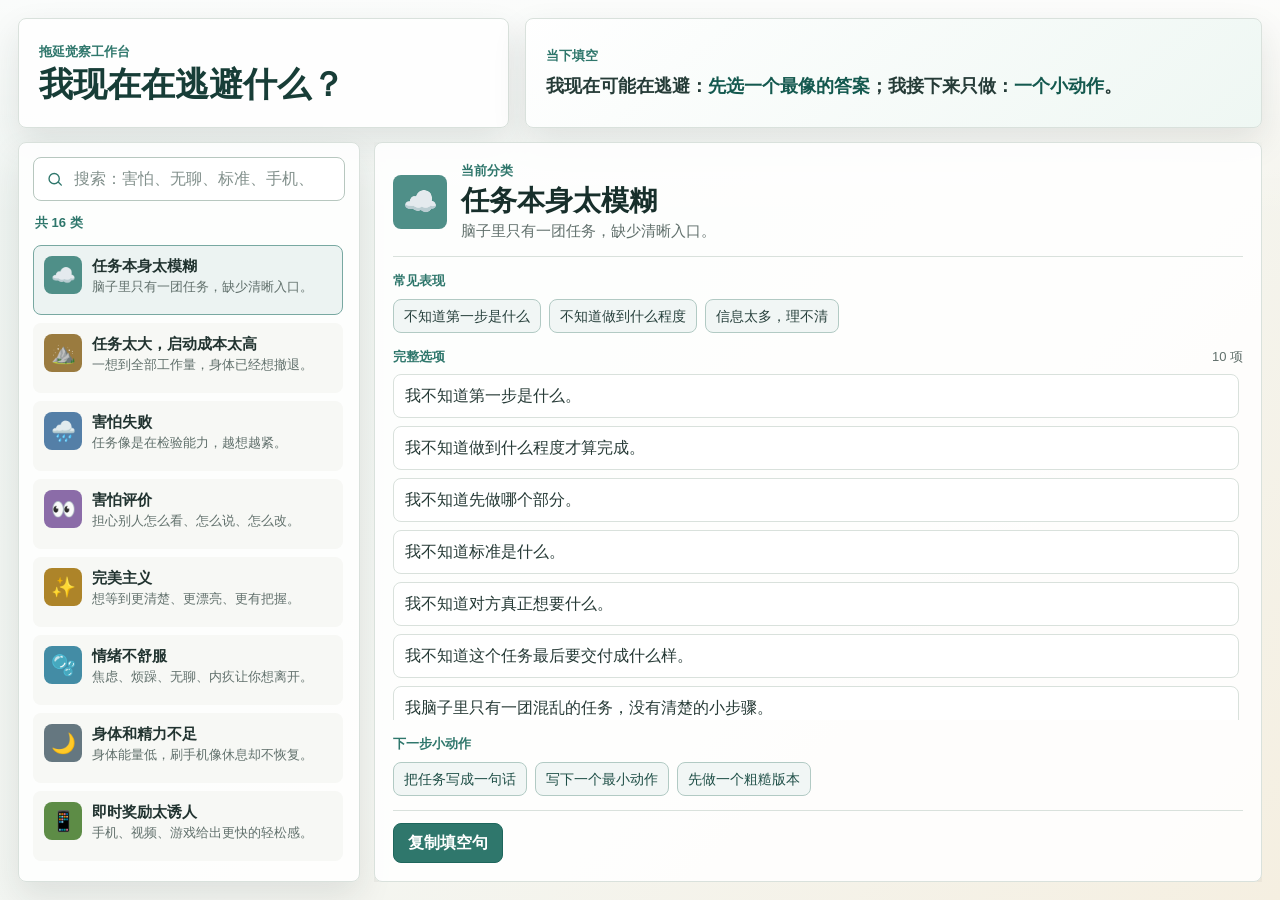
==== index.html @ 466e8250 "feat: 重构拖延觉察工作台" ====
<!doctype html>
<html lang="zh-CN">
<head>
  <meta charset="utf-8" />
  <meta name="viewport" content="width=device-width, initial-scale=1" />
  <title>我现在在逃避什么？</title>
  <link rel="stylesheet" href="assets/styles.css" />
</head>
<body>
  <main class="app-shell">
    <header class="topbar" aria-labelledby="pageTitle">
      <div class="title-block">
        <p class="eyebrow">拖延觉察工作台</p>
        <h1 id="pageTitle">我现在在逃避什么？</h1>
      </div>

      <section class="summary-panel" aria-label="当前填空" aria-live="polite">
        <p class="summary-label">当下填空</p>
        <p class="summary-line">
          我现在可能在逃避：<span class="slot" id="selectedOption">先选一个最像的答案</span>；我接下来只做：<span class="slot" id="selectedAction">一个小动作</span>。
        </p>
      </section>
    </header>

    <section class="workspace" aria-label="拖延觉察选择器">
      <aside class="category-pane">
        <label class="searchbox" for="search">
          <svg width="18" height="18" viewBox="0 0 24 24" fill="none" aria-hidden="true">
            <path d="m21 21-4.2-4.2m1.2-5.3a7.5 7.5 0 1 1-15 0 7.5 7.5 0 0 1 15 0Z" stroke="currentColor" stroke-width="2" stroke-linecap="round"/>
          </svg>
          <input id="search" type="search" placeholder="搜索：害怕、无聊、标准、手机、求助" autocomplete="off" />
        </label>

        <div class="category-meta" id="categoryMeta">共 0 类</div>
        <nav class="category-list" id="categoryList" aria-label="逃避原因分类"></nav>
      </aside>

      <section class="detail-pane">
        <div class="empty-state" id="emptyState" hidden>
          没有找到匹配的选项。可以换一个更宽泛的词，比如“怕”“累”“不确定”。
        </div>

        <article class="detail-card" id="detailCard">
          <header class="detail-header">
            <span class="detail-icon" id="detailIcon" aria-hidden="true"></span>
            <div class="detail-title">
              <p class="detail-kicker">当前分类</p>
              <h2 id="detailTitle"></h2>
              <p id="detailDescription"></p>
            </div>
          </header>

          <section class="detail-section" aria-label="常见表现">
            <div class="section-heading">
              <p class="section-label">常见表现</p>
            </div>
            <div class="tag-row" id="typicalList"></div>
          </section>

          <section class="detail-section option-section" aria-label="完整选项">
            <div class="section-heading">
              <p class="section-label">完整选项</p>
              <span id="optionMeta"></span>
            </div>
            <ul class="option-list" id="optionList"></ul>
          </section>

          <section class="detail-section" aria-label="下一步小动作">
            <div class="section-heading">
              <p class="section-label">下一步小动作</p>
            </div>
            <div class="action-list" id="actionList"></div>
          </section>

          <footer class="copy-row">
            <button class="primary-btn" id="copyLine" type="button">复制填空句</button>
            <p class="copy-hint" id="copyHint" role="status" aria-live="polite"></p>
          </footer>
        </article>
      </section>
    </section>

    <section class="print-list" id="printList" aria-label="打印清单"></section>
  </main>

  <script src="assets/avoidance-categories.js"></script>
  <script src="assets/app.js"></script>
</body>
</html>
---- assets/styles.css ----
:root {
  --page-bg: #f4f6f2;
  --surface: #ffffff;
  --surface-muted: #f7f8f5;
  --ink: #202b2a;
  --muted: #61706c;
  --line: #d9e1dc;
  --line-strong: #b7c7bf;
  --accent: #2f776c;
  --accent-soft: #e1eee9;
  --warning-soft: #f3ead5;
  --shadow: 0 14px 34px rgba(32, 43, 42, .10);
  --radius: 8px;
}

* {
  box-sizing: border-box;
}

html {
  min-height: 100%;
}

body {
  margin: 0;
  min-height: 100vh;
  overflow: hidden;
  color: var(--ink);
  background:
    linear-gradient(180deg, rgba(255, 255, 255, .72), rgba(255, 255, 255, 0) 220px),
    linear-gradient(135deg, #eef4f1 0%, var(--page-bg) 52%, #f5efe1 100%);
  font-family: -apple-system, BlinkMacSystemFont, "Segoe UI", "PingFang SC", "Hiragino Sans GB", "Microsoft YaHei", sans-serif;
  line-height: 1.5;
}

button,
input {
  font: inherit;
}

button {
  cursor: pointer;
}

mark {
  padding: 0 .12em;
  border-radius: 4px;
  color: inherit;
  background: #f4d77d;
}

.app-shell {
  display: grid;
  grid-template-rows: auto minmax(0, 1fr);
  gap: 14px;
  width: min(1440px, 100%);
  height: 100vh;
  margin: 0 auto;
  padding: 18px;
}

.topbar {
  display: grid;
  grid-template-columns: minmax(260px, .8fr) minmax(420px, 1.2fr);
  gap: 16px;
  align-items: stretch;
}

.title-block,
.summary-panel,
.category-pane,
.detail-card,
.empty-state {
  border: 1px solid var(--line);
  border-radius: var(--radius);
  background: rgba(255, 255, 255, .88);
  box-shadow: var(--shadow);
}

.title-block {
  display: grid;
  align-content: center;
  min-height: 110px;
  padding: 18px 20px;
}

.eyebrow,
.summary-label,
.detail-kicker,
.section-label,
.category-meta {
  margin: 0;
  color: var(--accent);
  font-size: 13px;
  font-weight: 800;
  letter-spacing: 0;
}

h1 {
  margin: 4px 0 0;
  color: #173d37;
  font-size: 34px;
  line-height: 1.15;
  letter-spacing: 0;
}

.summary-panel {
  display: grid;
  align-content: center;
  gap: 8px;
  min-height: 110px;
  padding: 18px 20px;
  background: linear-gradient(135deg, rgba(255, 255, 255, .94), rgba(238, 247, 243, .94));
}

.summary-line {
  margin: 0;
  color: #253b37;
  font-size: 18px;
  font-weight: 700;
}

.slot {
  display: inline;
  color: #14594f;
  word-break: break-word;
}

.workspace {
  display: grid;
  grid-template-columns: 342px minmax(0, 1fr);
  gap: 14px;
  min-height: 0;
}

.category-pane {
  display: grid;
  grid-template-rows: auto auto minmax(0, 1fr);
  gap: 12px;
  min-height: 0;
  padding: 14px;
}

.searchbox {
  display: flex;
  align-items: center;
  gap: 9px;
  min-height: 44px;
  padding: 0 13px;
  border: 1px solid var(--line-strong);
  border-radius: var(--radius);
  color: var(--accent);
  background: var(--surface);
}

.searchbox:focus-within {
  border-color: var(--accent);
  box-shadow: 0 0 0 3px rgba(47, 119, 108, .16);
}

.searchbox input {
  width: 100%;
  min-width: 0;
  border: 0;
  outline: 0;
  color: var(--ink);
  background: transparent;
}

.searchbox input::placeholder {
  color: #82908c;
}

.category-meta {
  padding: 0 2px;
}

.category-list {
  display: grid;
  gap: 8px;
  min-height: 0;
  overflow: auto;
  padding-right: 2px;
}

.category-item {
  display: grid;
  grid-template-columns: 38px minmax(0, 1fr);
  gap: 10px;
  width: 100%;
  min-height: 70px;
  padding: 10px;
  border: 1px solid transparent;
  border-radius: var(--radius);
  color: inherit;
  text-align: left;
  background: var(--surface-muted);
  transition: border-color .16s ease, background .16s ease, transform .16s ease;
}

.category-item:hover {
  transform: translateY(-1px);
  border-color: color-mix(in srgb, var(--category-color) 42%, var(--line));
  background: var(--surface);
}

.category-item:focus-visible,
.option-choice:focus-visible,
.action-choice:focus-visible,
.primary-btn:focus-visible {
  outline: 3px solid rgba(47, 119, 108, .22);
  outline-offset: 2px;
}

.category-item.is-active {
  border-color: color-mix(in srgb, var(--category-color) 70%, var(--line));
  background: color-mix(in srgb, var(--category-color) 11%, #ffffff);
}

.category-icon {
  display: grid;
  place-items: center;
  width: 38px;
  height: 38px;
  border-radius: var(--radius);
  color: #ffffff;
  background: var(--category-color);
  font-size: 20px;
}

.category-copy {
  min-width: 0;
}

.category-title {
  display: block;
  color: #213330;
  font-size: 15px;
  font-weight: 800;
  line-height: 1.28;
}

.category-description {
  display: -webkit-box;
  margin-top: 3px;
  overflow: hidden;
  color: var(--muted);
  font-size: 13px;
  line-height: 1.35;
  -webkit-box-orient: vertical;
  -webkit-line-clamp: 2;
}

.detail-pane {
  min-height: 0;
  overflow: hidden;
}

.detail-card {
  display: grid;
  grid-template-rows: auto auto minmax(0, 1fr) auto auto;
  gap: 14px;
  height: 100%;
  min-height: 0;
  padding: 18px;
}

.detail-card[hidden],
.empty-state[hidden] {
  display: none;
}

.detail-header {
  display: grid;
  grid-template-columns: 54px minmax(0, 1fr);
  gap: 14px;
  align-items: center;
  padding-bottom: 14px;
  border-bottom: 1px solid var(--line);
}

.detail-icon {
  display: grid;
  place-items: center;
  width: 54px;
  height: 54px;
  border-radius: var(--radius);
  color: #ffffff;
  background: var(--category-color);
  font-size: 28px;
}

.detail-title {
  min-width: 0;
}

.detail-title h2 {
  margin: 3px 0;
  color: #172f2b;
  font-size: 28px;
  line-height: 1.18;
  letter-spacing: 0;
}

.detail-title p:last-child {
  margin: 0;
  color: var(--muted);
  font-size: 15px;
}

.detail-section {
  min-width: 0;
  min-height: 0;
}

.option-section {
  display: grid;
  grid-template-rows: auto minmax(0, 1fr);
}

.section-heading {
  display: flex;
  align-items: baseline;
  justify-content: space-between;
  gap: 12px;
  margin-bottom: 8px;
}

.section-heading span {
  color: var(--muted);
  font-size: 13px;
}

.tag-row,
.action-list {
  display: flex;
  flex-wrap: wrap;
  gap: 8px;
}

.tag,
.action-choice {
  display: inline-flex;
  align-items: center;
  min-height: 34px;
  max-width: 100%;
  padding: 7px 10px;
  border: 1px solid color-mix(in srgb, var(--category-color) 28%, var(--line));
  border-radius: var(--radius);
  color: #28413d;
  background: color-mix(in srgb, var(--category-color) 8%, #ffffff);
  font-size: 14px;
  line-height: 1.3;
  word-break: break-word;
}

.action-choice {
  color: #1f4f47;
  cursor: pointer;
}

.action-choice:hover,
.action-choice.is-selected {
  border-color: color-mix(in srgb, var(--category-color) 64%, var(--line));
  background: color-mix(in srgb, var(--category-color) 16%, #ffffff);
}

.option-list {
  display: grid;
  gap: 8px;
  min-height: 0;
  margin: 0;
  overflow: auto;
  padding: 0 4px 0 0;
  list-style: none;
}

.option-choice {
  width: 100%;
  min-height: 42px;
  padding: 9px 11px;
  border: 1px solid var(--line);
  border-radius: var(--radius);
  color: #263a36;
  text-align: left;
  background: var(--surface);
  transition: border-color .16s ease, background .16s ease;
}

.option-choice:hover,
.option-choice.is-selected {
  border-color: color-mix(in srgb, var(--category-color) 62%, var(--line));
  background: color-mix(in srgb, var(--category-color) 10%, #ffffff);
}

.option-choice.is-selected {
  font-weight: 800;
}

.no-options {
  padding: 16px;
  border: 1px dashed var(--line-strong);
  border-radius: var(--radius);
  color: var(--muted);
  background: var(--surface-muted);
}

.copy-row {
  display: flex;
  align-items: center;
  gap: 12px;
  min-height: 44px;
  padding-top: 12px;
  border-top: 1px solid var(--line);
}

.primary-btn {
  min-height: 40px;
  padding: 0 14px;
  border: 1px solid #1e665c;
  border-radius: var(--radius);
  color: #ffffff;
  background: var(--accent);
  font-weight: 800;
}

.primary-btn:hover {
  background: #24685f;
}

.copy-hint {
  margin: 0;
  color: var(--accent);
  font-size: 14px;
  font-weight: 800;
}

.empty-state {
  display: grid;
  place-items: center;
  height: 100%;
  padding: 24px;
  color: var(--muted);
  text-align: center;
}

.print-list {
  display: none;
}

@media (max-width: 980px) {
  body {
    overflow: auto;
  }

  .app-shell {
    height: auto;
    min-height: 100vh;
  }

  .topbar,
  .workspace {
    grid-template-columns: 1fr;
  }

  .category-pane,
  .detail-card {
    min-height: auto;
  }

  .category-list {
    grid-template-columns: repeat(2, minmax(0, 1fr));
    overflow: visible;
  }

  .detail-pane {
    overflow: visible;
  }

  .detail-card {
    height: auto;
  }

  .option-list {
    overflow: visible;
  }
}

@media (max-width: 620px) {
  .app-shell {
    padding: 10px;
  }

  .title-block,
  .summary-panel,
  .category-pane,
  .detail-card {
    padding: 14px;
  }

  h1 {
    font-size: 28px;
  }

  .summary-line {
    font-size: 16px;
  }

  .category-list {
    grid-template-columns: 1fr;
  }

  .detail-header {
    grid-template-columns: 46px minmax(0, 1fr);
  }

  .detail-icon {
    width: 46px;
    height: 46px;
    font-size: 24px;
  }

  .detail-title h2 {
    font-size: 22px;
  }

  .copy-row {
    align-items: stretch;
    flex-direction: column;
  }
}

@media print {
  body {
    overflow: visible;
    background: #ffffff;
  }

  .app-shell {
    display: block;
    height: auto;
    padding: 0;
  }

  .topbar,
  .detail-card {
    display: block;
  }

  .workspace {
    display: none;
  }

  .title-block,
  .summary-panel,
  .category-pane,
  .detail-card,
  .empty-state {
    border: 0;
    box-shadow: none;
  }

  .copy-row,
  .searchbox,
  .category-meta {
    display: none;
  }

  .detail-card {
    padding: 0;
  }

  .option-list {
    overflow: visible;
  }

  .print-list {
    display: block;
    margin-top: 18px;
  }

  .print-category {
    break-inside: avoid;
    margin: 0 0 18px;
    padding-bottom: 12px;
    border-bottom: 1px solid #dddddd;
  }

  .print-category h2 {
    margin: 0 0 4px;
    font-size: 18px;
  }

  .print-category h3 {
    margin: 10px 0 4px;
    font-size: 14px;
  }

  .print-category p,
  .print-category ul {
    margin: 0;
  }
}
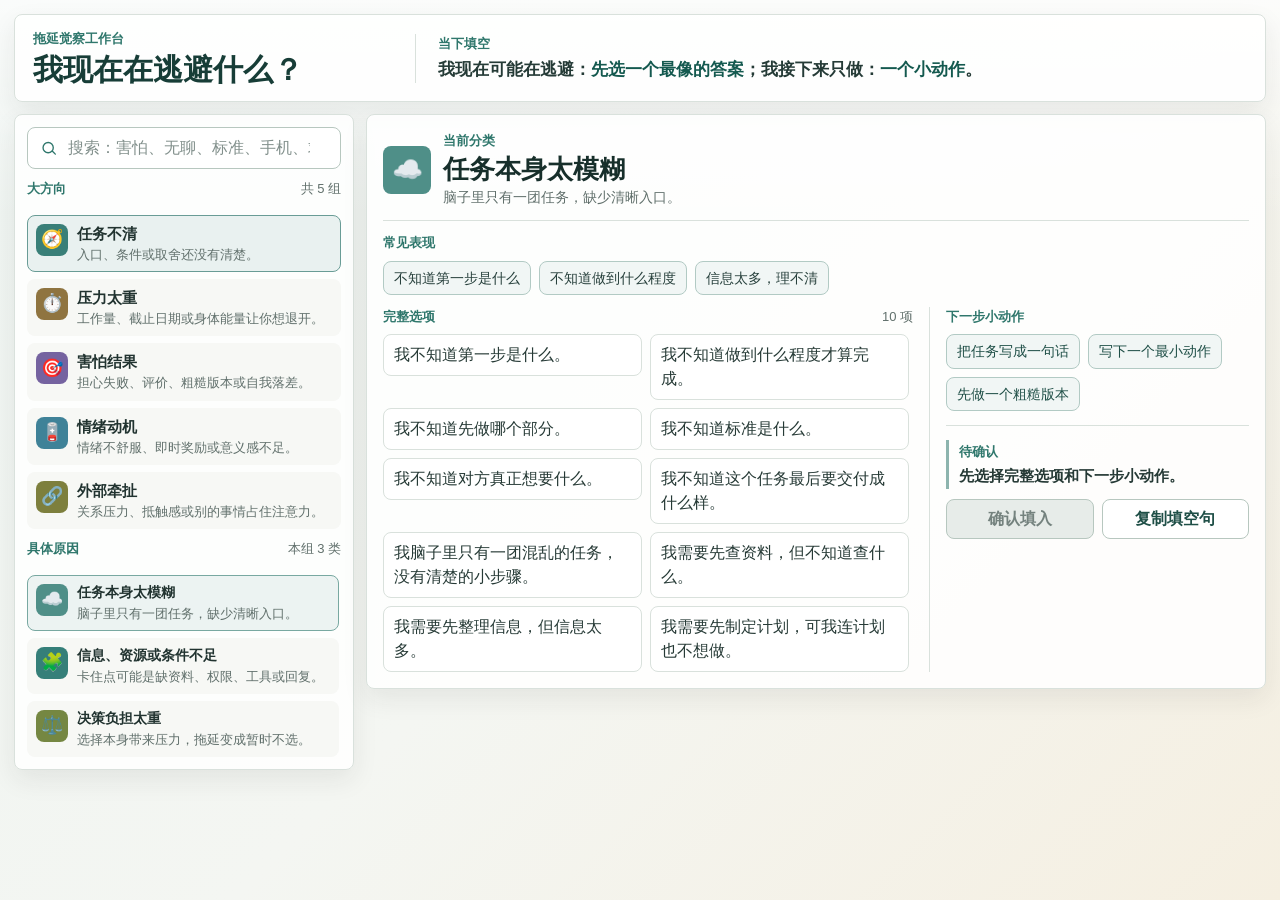
==== commit 8737c273: "feat: 添加逃避原因大方向分类功能" ====
--- a/index.html
+++ b/index.html
@@ -31,8 +31,21 @@
           <input id="search" type="search" placeholder="搜索：害怕、无聊、标准、手机、求助" autocomplete="off" />
         </label>
 
-        <div class="category-meta" id="categoryMeta">共 0 类</div>
-        <nav class="category-list" id="categoryList" aria-label="逃避原因分类"></nav>
+        <section class="nav-section" aria-labelledby="groupHeading">
+          <div class="section-heading nav-heading">
+            <p class="section-label" id="groupHeading">大方向</p>
+            <span id="groupMeta">共 0 组</span>
+          </div>
+          <nav class="group-list" id="groupList" aria-label="逃避原因大方向"></nav>
+        </section>
+
+        <section class="nav-section category-section" aria-labelledby="categoryHeading">
+          <div class="section-heading nav-heading">
+            <p class="section-label" id="categoryHeading">具体原因</p>
+            <span id="categoryMeta">共 0 类</span>
+          </div>
+          <nav class="category-list" id="categoryList" aria-label="逃避原因分类"></nav>
+        </section>
       </aside>
 
       <section class="detail-pane">
@@ -57,25 +70,37 @@
             <div class="tag-row" id="typicalList"></div>
           </section>
 
-          <section class="detail-section option-section" aria-label="完整选项">
-            <div class="section-heading">
-              <p class="section-label">完整选项</p>
-              <span id="optionMeta"></span>
-            </div>
-            <ul class="option-list" id="optionList"></ul>
-          </section>
+          <div class="choice-layout">
+            <section class="detail-section option-section" aria-label="完整选项">
+              <div class="section-heading">
+                <p class="section-label">完整选项</p>
+                <span id="optionMeta"></span>
+              </div>
+              <ul class="option-list" id="optionList"></ul>
+            </section>
 
-          <section class="detail-section" aria-label="下一步小动作">
-            <div class="section-heading">
-              <p class="section-label">下一步小动作</p>
-            </div>
-            <div class="action-list" id="actionList"></div>
-          </section>
+            <aside class="decision-pane" aria-label="确认填空">
+              <section class="detail-section" aria-label="下一步小动作">
+                <div class="section-heading">
+                  <p class="section-label">下一步小动作</p>
+                </div>
+                <div class="action-list" id="actionList"></div>
+              </section>
 
-          <footer class="copy-row">
-            <button class="primary-btn" id="copyLine" type="button">复制填空句</button>
-            <p class="copy-hint" id="copyHint" role="status" aria-live="polite"></p>
-          </footer>
+              <footer class="result-panel">
+                <section class="draft-panel" aria-label="待确认填空" aria-live="polite">
+                  <p class="draft-label">待确认</p>
+                  <p class="draft-line" id="draftLine">先选择完整选项和下一步小动作。</p>
+                </section>
+
+                <div class="copy-row">
+                  <button class="primary-btn" id="confirmLine" type="button" disabled>确认填入</button>
+                  <button class="secondary-btn" id="copyLine" type="button">复制填空句</button>
+                  <p class="copy-hint" id="copyHint" role="status" aria-live="polite"></p>
+                </div>
+              </footer>
+            </aside>
+          </div>
         </article>
       </section>
     </section>
--- a/assets/styles.css
+++ b/assets/styles.css
@@ -9,7 +9,7 @@
   --accent: #2f776c;
   --accent-soft: #e1eee9;
   --warning-soft: #f3ead5;
-  --shadow: 0 14px 34px rgba(32, 43, 42, .10);
+  --shadow: 0 10px 26px rgba(32, 43, 42, .08);
   --radius: 8px;
 }
 
@@ -24,7 +24,7 @@
 body {
   margin: 0;
   min-height: 100vh;
-  overflow: hidden;
+  overflow: auto;
   color: var(--ink);
   background:
     linear-gradient(180deg, rgba(255, 255, 255, .72), rgba(255, 255, 255, 0) 220px),
@@ -51,23 +51,28 @@
 
 .app-shell {
   display: grid;
-  grid-template-rows: auto minmax(0, 1fr);
-  gap: 14px;
+  grid-template-rows: auto auto;
+  align-content: start;
+  gap: 12px;
   width: min(1440px, 100%);
-  height: 100vh;
+  min-height: 100vh;
   margin: 0 auto;
-  padding: 18px;
+  padding: 14px;
 }
 
 .topbar {
   display: grid;
-  grid-template-columns: minmax(260px, .8fr) minmax(420px, 1.2fr);
-  gap: 16px;
-  align-items: stretch;
-}
-
-.title-block,
-.summary-panel,
+  grid-template-columns: minmax(260px, 360px) minmax(0, 1fr);
+  gap: 22px;
+  align-items: center;
+  min-height: 82px;
+  padding: 14px 18px;
+  border: 1px solid var(--line);
+  border-radius: var(--radius);
+  background: rgba(255, 255, 255, .9);
+  box-shadow: var(--shadow);
+}
+
 .category-pane,
 .detail-card,
 .empty-state {
@@ -80,8 +85,18 @@
 .title-block {
   display: grid;
   align-content: center;
-  min-height: 110px;
-  padding: 18px 20px;
+  min-height: 0;
+  padding: 0;
+}
+
+.summary-panel {
+  display: grid;
+  align-content: center;
+  gap: 4px;
+  min-height: 0;
+  padding: 0 0 0 22px;
+  border-left: 1px solid var(--line);
+  background: transparent;
 }
 
 .eyebrow,
@@ -99,24 +114,15 @@
 h1 {
   margin: 4px 0 0;
   color: #173d37;
-  font-size: 34px;
+  font-size: 30px;
   line-height: 1.15;
   letter-spacing: 0;
-}
-
-.summary-panel {
-  display: grid;
-  align-content: center;
-  gap: 8px;
-  min-height: 110px;
-  padding: 18px 20px;
-  background: linear-gradient(135deg, rgba(255, 255, 255, .94), rgba(238, 247, 243, .94));
 }
 
 .summary-line {
   margin: 0;
   color: #253b37;
-  font-size: 18px;
+  font-size: 17px;
   font-weight: 700;
 }
 
@@ -128,24 +134,23 @@
 
 .workspace {
   display: grid;
-  grid-template-columns: 342px minmax(0, 1fr);
-  gap: 14px;
-  min-height: 0;
+  grid-template-columns: 340px minmax(0, 1fr);
+  align-items: start;
+  gap: 12px;
 }
 
 .category-pane {
   display: grid;
-  grid-template-rows: auto auto minmax(0, 1fr);
-  gap: 12px;
-  min-height: 0;
-  padding: 14px;
+  grid-template-rows: auto auto auto;
+  gap: 10px;
+  padding: 12px;
 }
 
 .searchbox {
   display: flex;
   align-items: center;
   gap: 9px;
-  min-height: 44px;
+  min-height: 42px;
   padding: 0 13px;
   border: 1px solid var(--line-strong);
   border-radius: var(--radius);
@@ -175,21 +180,44 @@
   padding: 0 2px;
 }
 
-.category-list {
-  display: grid;
+.nav-section {
+  display: grid;
+  grid-template-rows: auto auto;
   gap: 8px;
   min-height: 0;
-  overflow: auto;
+}
+
+.category-section {
+  grid-template-rows: auto auto;
+}
+
+.nav-heading {
+  margin-bottom: 0;
+}
+
+.group-list,
+.category-list {
+  display: grid;
+  align-content: start;
+  grid-auto-rows: min-content;
+  gap: 7px;
+  min-height: 0;
+}
+
+.group-list {
+  overflow: visible;
+}
+
+.category-list {
   padding-right: 2px;
 }
 
+.group-item,
 .category-item {
   display: grid;
-  grid-template-columns: 38px minmax(0, 1fr);
-  gap: 10px;
+  gap: 9px;
   width: 100%;
-  min-height: 70px;
-  padding: 10px;
+  padding: 8px;
   border: 1px solid transparent;
   border-radius: var(--radius);
   color: inherit;
@@ -198,71 +226,106 @@
   transition: border-color .16s ease, background .16s ease, transform .16s ease;
 }
 
+.group-item {
+  grid-template-columns: 32px minmax(0, 1fr);
+  min-height: 54px;
+}
+
+.category-item {
+  grid-template-columns: 32px minmax(0, 1fr);
+  min-height: 54px;
+}
+
+.group-item:hover,
 .category-item:hover {
   transform: translateY(-1px);
   border-color: color-mix(in srgb, var(--category-color) 42%, var(--line));
   background: var(--surface);
 }
 
+.group-item:focus-visible,
 .category-item:focus-visible,
 .option-choice:focus-visible,
 .action-choice:focus-visible,
-.primary-btn:focus-visible {
+.primary-btn:focus-visible,
+.secondary-btn:focus-visible {
   outline: 3px solid rgba(47, 119, 108, .22);
   outline-offset: 2px;
 }
 
+.group-item.is-active,
 .category-item.is-active {
   border-color: color-mix(in srgb, var(--category-color) 70%, var(--line));
   background: color-mix(in srgb, var(--category-color) 11%, #ffffff);
 }
 
+.group-icon,
 .category-icon {
   display: grid;
   place-items: center;
-  width: 38px;
-  height: 38px;
   border-radius: var(--radius);
   color: #ffffff;
   background: var(--category-color);
-  font-size: 20px;
-}
-
+}
+
+.group-icon {
+  width: 32px;
+  height: 32px;
+  font-size: 18px;
+}
+
+.category-icon {
+  width: 32px;
+  height: 32px;
+  font-size: 18px;
+}
+
+.group-copy,
 .category-copy {
   min-width: 0;
 }
 
+.group-title,
 .category-title {
   display: block;
   color: #213330;
-  font-size: 15px;
   font-weight: 800;
   line-height: 1.28;
 }
 
+.group-title {
+  font-size: 15px;
+}
+
+.category-title {
+  font-size: 14px;
+}
+
+.group-description,
 .category-description {
   display: -webkit-box;
   margin-top: 3px;
   overflow: hidden;
   color: var(--muted);
   font-size: 13px;
-  line-height: 1.35;
+  line-height: 1.32;
   -webkit-box-orient: vertical;
   -webkit-line-clamp: 2;
 }
 
+.group-description {
+  -webkit-line-clamp: 1;
+}
+
 .detail-pane {
-  min-height: 0;
-  overflow: hidden;
+  overflow: visible;
 }
 
 .detail-card {
   display: grid;
-  grid-template-rows: auto auto minmax(0, 1fr) auto auto;
-  gap: 14px;
-  height: 100%;
-  min-height: 0;
-  padding: 18px;
+  grid-template-rows: auto auto auto;
+  gap: 12px;
+  padding: 16px;
 }
 
 .detail-card[hidden],
@@ -272,22 +335,22 @@
 
 .detail-header {
   display: grid;
-  grid-template-columns: 54px minmax(0, 1fr);
-  gap: 14px;
+  grid-template-columns: 48px minmax(0, 1fr);
+  gap: 12px;
   align-items: center;
-  padding-bottom: 14px;
+  padding-bottom: 12px;
   border-bottom: 1px solid var(--line);
 }
 
 .detail-icon {
   display: grid;
   place-items: center;
-  width: 54px;
-  height: 54px;
+  width: 48px;
+  height: 48px;
   border-radius: var(--radius);
   color: #ffffff;
   background: var(--category-color);
-  font-size: 28px;
+  font-size: 25px;
 }
 
 .detail-title {
@@ -297,7 +360,7 @@
 .detail-title h2 {
   margin: 3px 0;
   color: #172f2b;
-  font-size: 28px;
+  font-size: 26px;
   line-height: 1.18;
   letter-spacing: 0;
 }
@@ -305,7 +368,7 @@
 .detail-title p:last-child {
   margin: 0;
   color: var(--muted);
-  font-size: 15px;
+  font-size: 14px;
 }
 
 .detail-section {
@@ -313,9 +376,24 @@
   min-height: 0;
 }
 
+.choice-layout {
+  display: grid;
+  grid-template-columns: minmax(0, 1fr) minmax(260px, 320px);
+  gap: 16px;
+}
+
 .option-section {
   display: grid;
-  grid-template-rows: auto minmax(0, 1fr);
+  grid-template-rows: auto auto;
+}
+
+.decision-pane {
+  display: grid;
+  align-content: start;
+  gap: 14px;
+  min-height: 0;
+  padding-left: 16px;
+  border-left: 1px solid var(--line);
 }
 
 .section-heading {
@@ -367,18 +445,19 @@
 
 .option-list {
   display: grid;
+  align-content: start;
+  grid-template-columns: repeat(2, minmax(0, 1fr));
+  grid-auto-rows: min-content;
   gap: 8px;
-  min-height: 0;
   margin: 0;
-  overflow: auto;
   padding: 0 4px 0 0;
   list-style: none;
 }
 
 .option-choice {
   width: 100%;
-  min-height: 42px;
-  padding: 9px 11px;
+  min-height: 40px;
+  padding: 8px 10px;
   border: 1px solid var(--line);
   border-radius: var(--radius);
   color: #263a36;
@@ -405,31 +484,83 @@
   background: var(--surface-muted);
 }
 
+.result-panel {
+  display: grid;
+  gap: 10px;
+  padding-top: 14px;
+  border-top: 1px solid var(--line);
+}
+
+.draft-panel {
+  display: grid;
+  gap: 4px;
+  padding: 2px 0 2px 10px;
+  border-left: 3px solid color-mix(in srgb, var(--category-color) 55%, var(--line));
+  background: transparent;
+}
+
+.draft-label {
+  margin: 0;
+  color: var(--accent);
+  font-size: 13px;
+  font-weight: 800;
+}
+
+.draft-line {
+  margin: 0;
+  color: #263a36;
+  font-size: 15px;
+  font-weight: 700;
+  line-height: 1.45;
+  word-break: break-word;
+}
+
 .copy-row {
-  display: flex;
-  align-items: center;
-  gap: 12px;
-  min-height: 44px;
-  padding-top: 12px;
-  border-top: 1px solid var(--line);
+  display: grid;
+  grid-template-columns: 1fr 1fr;
+  gap: 8px;
+  min-height: 40px;
+}
+
+.primary-btn,
+.secondary-btn {
+  min-height: 40px;
+  padding: 0 12px;
+  border-radius: var(--radius);
+  font-weight: 800;
 }
 
 .primary-btn {
-  min-height: 40px;
-  padding: 0 14px;
   border: 1px solid #1e665c;
-  border-radius: var(--radius);
   color: #ffffff;
   background: var(--accent);
-  font-weight: 800;
 }
 
 .primary-btn:hover {
   background: #24685f;
 }
 
+.primary-btn:disabled {
+  cursor: not-allowed;
+  border-color: var(--line-strong);
+  color: #74827e;
+  background: #e7ece9;
+}
+
+.secondary-btn {
+  border: 1px solid var(--line-strong);
+  color: #1f4f47;
+  background: var(--surface);
+}
+
+.secondary-btn:hover {
+  border-color: var(--accent);
+  background: var(--accent-soft);
+}
+
 .copy-hint {
-  margin: 0;
+  grid-column: 1 / -1;
+  margin: -2px 0 0;
   color: var(--accent);
   font-size: 14px;
   font-weight: 800;
@@ -438,7 +569,7 @@
 .empty-state {
   display: grid;
   place-items: center;
-  height: 100%;
+  min-height: 240px;
   padding: 24px;
   color: var(--muted);
   text-align: center;
@@ -463,11 +594,22 @@
     grid-template-columns: 1fr;
   }
 
+  .topbar {
+    gap: 10px;
+  }
+
+  .summary-panel {
+    padding: 10px 0 0;
+    border-top: 1px solid var(--line);
+    border-left: 0;
+  }
+
   .category-pane,
   .detail-card {
     min-height: auto;
   }
 
+  .group-list,
   .category-list {
     grid-template-columns: repeat(2, minmax(0, 1fr));
     overflow: visible;
@@ -482,7 +624,18 @@
   }
 
   .option-list {
+    grid-template-columns: 1fr;
     overflow: visible;
+  }
+
+  .choice-layout {
+    grid-template-columns: 1fr;
+  }
+
+  .decision-pane {
+    padding: 12px 0 0;
+    border-top: 1px solid var(--line);
+    border-left: 0;
   }
 }
 
@@ -491,21 +644,20 @@
     padding: 10px;
   }
 
-  .title-block,
-  .summary-panel,
   .category-pane,
   .detail-card {
     padding: 14px;
   }
 
   h1 {
-    font-size: 28px;
+    font-size: 26px;
   }
 
   .summary-line {
     font-size: 16px;
   }
 
+  .group-list,
   .category-list {
     grid-template-columns: 1fr;
   }
@@ -525,8 +677,7 @@
   }
 
   .copy-row {
-    align-items: stretch;
-    flex-direction: column;
+    grid-template-columns: 1fr;
   }
 }
 
@@ -553,6 +704,7 @@
 
   .title-block,
   .summary-panel,
+  .topbar,
   .category-pane,
   .detail-card,
   .empty-state {
@@ -579,6 +731,20 @@
     margin-top: 18px;
   }
 
+  .print-group {
+    break-inside: avoid;
+    margin: 0 0 22px;
+  }
+
+  .print-group h2 {
+    margin: 0 0 4px;
+    font-size: 20px;
+  }
+
+  .print-group > p {
+    margin: 0 0 12px;
+  }
+
   .print-category {
     break-inside: avoid;
     margin: 0 0 18px;
@@ -586,12 +752,12 @@
     border-bottom: 1px solid #dddddd;
   }
 
-  .print-category h2 {
+  .print-category h3 {
     margin: 0 0 4px;
     font-size: 18px;
   }
 
-  .print-category h3 {
+  .print-category h4 {
     margin: 10px 0 4px;
     font-size: 14px;
   }
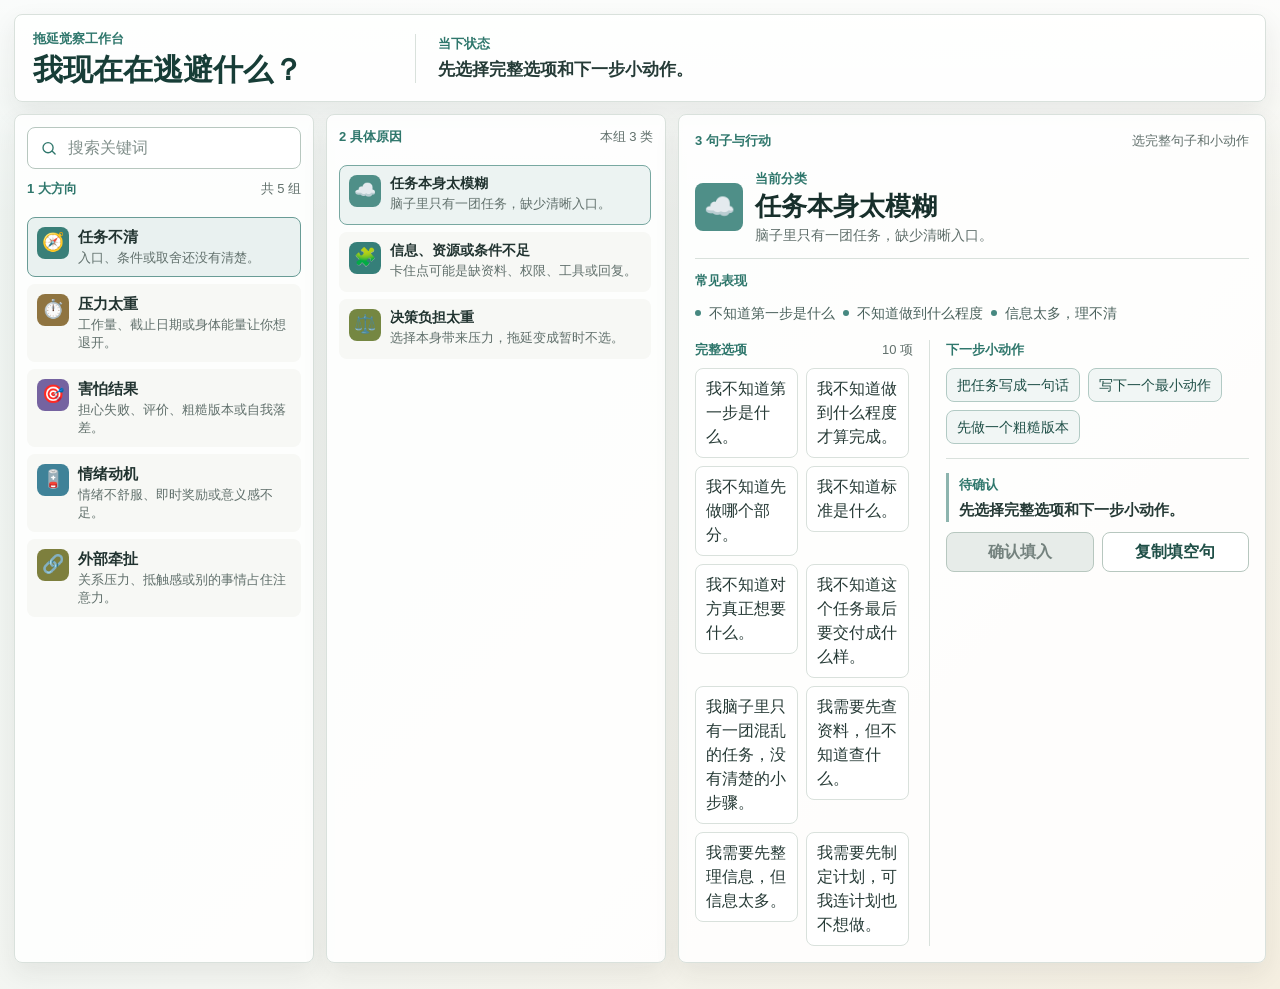
==== commit 71b1e3d4: "feat: 更新 README 和代码结构，优化用户交互体验" ====
--- a/index.html
+++ b/index.html
@@ -14,41 +14,49 @@
         <h1 id="pageTitle">我现在在逃避什么？</h1>
       </div>
 
-      <section class="summary-panel" aria-label="当前填空" aria-live="polite">
-        <p class="summary-label">当下填空</p>
-        <p class="summary-line">
-          我现在可能在逃避：<span class="slot" id="selectedOption">先选一个最像的答案</span>；我接下来只做：<span class="slot" id="selectedAction">一个小动作</span>。
-        </p>
+      <section class="summary-panel" aria-label="当前状态" aria-live="polite">
+        <p class="summary-label">当下状态</p>
+        <p class="summary-line" id="summaryStatus">先选择完整选项和下一步小动作。</p>
       </section>
     </header>
 
+    <section class="confirmed-result" id="confirmedResult" aria-label="已确认填空" aria-live="polite" hidden>
+      <p class="result-label">已填入</p>
+      <p class="result-line" id="resultLine"></p>
+    </section>
+
     <section class="workspace" aria-label="拖延觉察选择器">
-      <aside class="category-pane">
+      <section class="stage-card group-stage" aria-labelledby="groupHeading">
         <label class="searchbox" for="search">
           <svg width="18" height="18" viewBox="0 0 24 24" fill="none" aria-hidden="true">
             <path d="m21 21-4.2-4.2m1.2-5.3a7.5 7.5 0 1 1-15 0 7.5 7.5 0 0 1 15 0Z" stroke="currentColor" stroke-width="2" stroke-linecap="round"/>
           </svg>
-          <input id="search" type="search" placeholder="搜索：害怕、无聊、标准、手机、求助" autocomplete="off" />
+          <input id="search" type="search" placeholder="搜索关键词" autocomplete="off" />
         </label>
 
-        <section class="nav-section" aria-labelledby="groupHeading">
-          <div class="section-heading nav-heading">
-            <p class="section-label" id="groupHeading">大方向</p>
-            <span id="groupMeta">共 0 组</span>
-          </div>
-          <nav class="group-list" id="groupList" aria-label="逃避原因大方向"></nav>
-        </section>
+        <div class="section-heading nav-heading">
+          <p class="section-label" id="groupHeading">1 大方向</p>
+          <span id="groupMeta">共 0 组</span>
+        </div>
 
-        <section class="nav-section category-section" aria-labelledby="categoryHeading">
-          <div class="section-heading nav-heading">
-            <p class="section-label" id="categoryHeading">具体原因</p>
-            <span id="categoryMeta">共 0 类</span>
-          </div>
-          <nav class="category-list" id="categoryList" aria-label="逃避原因分类"></nav>
-        </section>
-      </aside>
+        <nav class="group-list" id="groupList" aria-label="逃避原因大方向"></nav>
+      </section>
 
-      <section class="detail-pane">
+      <section class="stage-card category-stage" aria-labelledby="categoryHeading">
+        <div class="section-heading nav-heading">
+          <p class="section-label" id="categoryHeading">2 具体原因</p>
+          <span id="categoryMeta">共 0 类</span>
+        </div>
+
+        <nav class="category-list" id="categoryList" aria-label="逃避原因分类"></nav>
+      </section>
+
+      <section class="stage-card detail-pane" aria-label="句子与行动">
+        <div class="section-heading stage-heading">
+          <p class="section-label">3 句子与行动</p>
+          <span>选完整句子和小动作</span>
+        </div>
+
         <div class="empty-state" id="emptyState" hidden>
           没有找到匹配的选项。可以换一个更宽泛的词，比如“怕”“累”“不确定”。
         </div>
--- a/assets/styles.css
+++ b/assets/styles.css
@@ -51,10 +51,10 @@
 
 .app-shell {
   display: grid;
-  grid-template-rows: auto auto;
+  grid-template-rows: auto auto auto;
   align-content: start;
   gap: 12px;
-  width: min(1440px, 100%);
+  width: min(1520px, 100%);
   min-height: 100vh;
   margin: 0 auto;
   padding: 14px;
@@ -73,13 +73,25 @@
   box-shadow: var(--shadow);
 }
 
-.category-pane,
-.detail-card,
-.empty-state {
+.stage-card,
+.confirmed-result {
   border: 1px solid var(--line);
   border-radius: var(--radius);
   background: rgba(255, 255, 255, .88);
   box-shadow: var(--shadow);
+}
+
+.confirmed-result[hidden] {
+  display: none;
+}
+
+.confirmed-result {
+  display: grid;
+  align-content: center;
+  justify-items: center;
+  min-height: 150px;
+  padding: 22px 28px;
+  text-align: center;
 }
 
 .title-block {
@@ -101,6 +113,7 @@
 
 .eyebrow,
 .summary-label,
+.result-label,
 .detail-kicker,
 .section-label,
 .category-meta {
@@ -111,6 +124,16 @@
   letter-spacing: 0;
 }
 
+.result-line {
+  max-width: 1120px;
+  margin: 2px 0 0;
+  color: #173d37;
+  font-size: 40px;
+  font-weight: 900;
+  line-height: 1.24;
+  word-break: break-word;
+}
+
 h1 {
   margin: 4px 0 0;
   color: #173d37;
@@ -126,24 +149,27 @@
   font-weight: 700;
 }
 
-.slot {
-  display: inline;
-  color: #14594f;
-  word-break: break-word;
-}
-
 .workspace {
   display: grid;
-  grid-template-columns: 340px minmax(0, 1fr);
-  align-items: start;
+  grid-template-columns: minmax(240px, 300px) minmax(280px, 340px) minmax(0, 1fr);
+  align-items: stretch;
   gap: 12px;
 }
 
-.category-pane {
-  display: grid;
-  grid-template-rows: auto auto auto;
+.stage-card {
+  display: grid;
+  align-content: start;
   gap: 10px;
+  min-height: 0;
   padding: 12px;
+}
+
+.group-stage {
+  grid-template-rows: auto auto minmax(0, 1fr);
+}
+
+.category-stage {
+  grid-template-rows: auto minmax(0, 1fr);
 }
 
 .searchbox {
@@ -180,17 +206,6 @@
   padding: 0 2px;
 }
 
-.nav-section {
-  display: grid;
-  grid-template-rows: auto auto;
-  gap: 8px;
-  min-height: 0;
-}
-
-.category-section {
-  grid-template-rows: auto auto;
-}
-
 .nav-heading {
   margin-bottom: 0;
 }
@@ -215,9 +230,10 @@
 .group-item,
 .category-item {
   display: grid;
+  align-items: start;
   gap: 9px;
   width: 100%;
-  padding: 8px;
+  padding: 9px;
   border: 1px solid transparent;
   border-radius: var(--radius);
   color: inherit;
@@ -228,12 +244,12 @@
 
 .group-item {
   grid-template-columns: 32px minmax(0, 1fr);
-  min-height: 54px;
+  min-height: 60px;
 }
 
 .category-item {
   grid-template-columns: 32px minmax(0, 1fr);
-  min-height: 54px;
+  min-height: 60px;
 }
 
 .group-item:hover,
@@ -303,29 +319,24 @@
 
 .group-description,
 .category-description {
-  display: -webkit-box;
+  display: block;
   margin-top: 3px;
-  overflow: hidden;
+  overflow: visible;
   color: var(--muted);
   font-size: 13px;
-  line-height: 1.32;
-  -webkit-box-orient: vertical;
-  -webkit-line-clamp: 2;
-}
-
-.group-description {
-  -webkit-line-clamp: 1;
+  line-height: 1.38;
 }
 
 .detail-pane {
   overflow: visible;
+  padding: 16px;
 }
 
 .detail-card {
   display: grid;
   grid-template-rows: auto auto auto;
   gap: 12px;
-  padding: 16px;
+  padding: 0;
 }
 
 .detail-card[hidden],
@@ -416,7 +427,28 @@
   gap: 8px;
 }
 
-.tag,
+.tag {
+  display: inline-flex;
+  align-items: center;
+  min-height: 30px;
+  max-width: 100%;
+  padding: 4px 0;
+  color: #4b625d;
+  font-size: 14px;
+  line-height: 1.35;
+  word-break: break-word;
+}
+
+.tag::before {
+  width: 6px;
+  height: 6px;
+  margin-right: 8px;
+  border-radius: 50%;
+  background: color-mix(in srgb, var(--category-color) 72%, var(--accent));
+  content: "";
+  flex: 0 0 auto;
+}
+
 .action-choice {
   display: inline-flex;
   align-items: center;
@@ -571,12 +603,25 @@
   place-items: center;
   min-height: 240px;
   padding: 24px;
+  border: 1px dashed var(--line-strong);
+  border-radius: var(--radius);
   color: var(--muted);
   text-align: center;
+  background: var(--surface-muted);
 }
 
 .print-list {
   display: none;
+}
+
+@media (max-width: 1180px) {
+  .workspace {
+    grid-template-columns: minmax(240px, 300px) minmax(0, 1fr);
+  }
+
+  .detail-pane {
+    grid-column: 1 / -1;
+  }
 }
 
 @media (max-width: 980px) {
@@ -604,7 +649,16 @@
     border-left: 0;
   }
 
-  .category-pane,
+  .confirmed-result {
+    min-height: 126px;
+    padding: 20px;
+  }
+
+  .result-line {
+    font-size: 34px;
+  }
+
+  .stage-card,
   .detail-card {
     min-height: auto;
   }
@@ -644,9 +698,21 @@
     padding: 10px;
   }
 
-  .category-pane,
-  .detail-card {
+  .stage-card {
     padding: 14px;
+  }
+
+  .detail-pane {
+    padding: 14px;
+  }
+
+  .confirmed-result {
+    min-height: 112px;
+    padding: 18px 14px;
+  }
+
+  .result-line {
+    font-size: 26px;
   }
 
   h1 {
@@ -705,7 +771,8 @@
   .title-block,
   .summary-panel,
   .topbar,
-  .category-pane,
+  .stage-card,
+  .confirmed-result,
   .detail-card,
   .empty-state {
     border: 0;
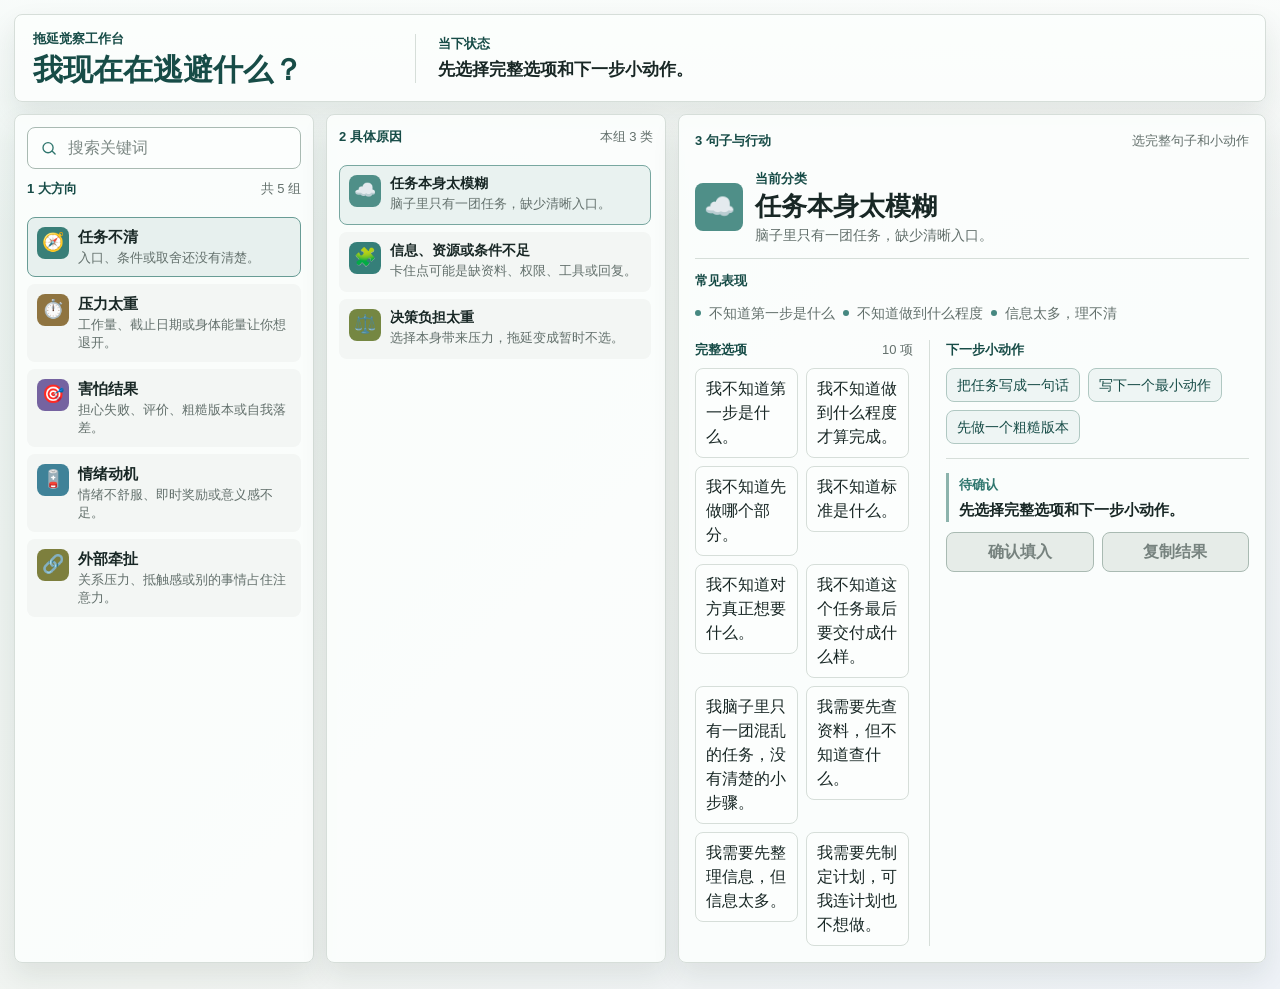
==== commit 3568c216: "feat: 更新确认结果展示，优化用户体验" ====
--- a/index.html
+++ b/index.html
@@ -20,9 +20,32 @@
       </section>
     </header>
 
-    <section class="confirmed-result" id="confirmedResult" aria-label="已确认填空" aria-live="polite" hidden>
+    <section class="confirmed-result" id="confirmedResult" aria-label="已确认结果" aria-live="polite" hidden>
       <p class="result-label">已填入</p>
-      <p class="result-line" id="resultLine"></p>
+      <div class="result-stack">
+        <header class="result-head">
+          <p class="result-kicker">觉察结果</p>
+          <h2 id="resultTitle"></h2>
+        </header>
+        <article class="result-context">
+          <p class="result-kicker">大方向</p>
+          <h2 id="resultGroupTitle"></h2>
+          <p id="resultGroupDescription"></p>
+        </article>
+        <article class="result-context">
+          <p class="result-kicker">具体原因</p>
+          <h2 id="resultCategoryTitle"></h2>
+          <p id="resultCategoryDescription"></p>
+        </article>
+        <article class="result-answer">
+          <p class="result-kicker">我具体在逃避</p>
+          <p id="resultOptionText"></p>
+        </article>
+        <article class="result-answer result-action">
+          <p class="result-kicker">我接下来只做</p>
+          <p id="resultActionText"></p>
+        </article>
+      </div>
     </section>
 
     <section class="workspace" aria-label="拖延觉察选择器">
@@ -87,7 +110,7 @@
               <ul class="option-list" id="optionList"></ul>
             </section>
 
-            <aside class="decision-pane" aria-label="确认填空">
+            <aside class="decision-pane" aria-label="确认结果">
               <section class="detail-section" aria-label="下一步小动作">
                 <div class="section-heading">
                   <p class="section-label">下一步小动作</p>
@@ -103,7 +126,7 @@
 
                 <div class="copy-row">
                   <button class="primary-btn" id="confirmLine" type="button" disabled>确认填入</button>
-                  <button class="secondary-btn" id="copyLine" type="button">复制填空句</button>
+                  <button class="secondary-btn" id="copyLine" type="button">复制结果</button>
                   <p class="copy-hint" id="copyHint" role="status" aria-live="polite"></p>
                 </div>
               </footer>
--- a/assets/styles.css
+++ b/assets/styles.css
@@ -1,15 +1,15 @@
 :root {
-  --page-bg: #f4f6f2;
-  --surface: #ffffff;
-  --surface-muted: #f7f8f5;
-  --ink: #202b2a;
-  --muted: #61706c;
-  --line: #d9e1dc;
-  --line-strong: #b7c7bf;
-  --accent: #2f776c;
-  --accent-soft: #e1eee9;
-  --warning-soft: #f3ead5;
-  --shadow: 0 10px 26px rgba(32, 43, 42, .08);
+  --page-bg: #f1f4f1;
+  --surface: #fcfefd;
+  --surface-muted: #f3f6f4;
+  --ink: #182725;
+  --muted: #63706c;
+  --line: #d6ded9;
+  --line-strong: #a9bab2;
+  --accent: #2f766e;
+  --accent-deep: #174c47;
+  --accent-soft: #e4f0ec;
+  --shadow: 0 12px 28px rgba(24, 39, 37, .09);
   --radius: 8px;
 }
 
@@ -27,8 +27,8 @@
   overflow: auto;
   color: var(--ink);
   background:
-    linear-gradient(180deg, rgba(255, 255, 255, .72), rgba(255, 255, 255, 0) 220px),
-    linear-gradient(135deg, #eef4f1 0%, var(--page-bg) 52%, #f5efe1 100%);
+    linear-gradient(180deg, rgba(252, 254, 253, .78), rgba(252, 254, 253, 0) 230px),
+    linear-gradient(135deg, #e9f2ef 0%, var(--page-bg) 50%, #eef2f7 100%);
   font-family: -apple-system, BlinkMacSystemFont, "Segoe UI", "PingFang SC", "Hiragino Sans GB", "Microsoft YaHei", sans-serif;
   line-height: 1.5;
 }
@@ -46,7 +46,7 @@
   padding: 0 .12em;
   border-radius: 4px;
   color: inherit;
-  background: #f4d77d;
+  background: #f4d782;
 }
 
 .app-shell {
@@ -69,7 +69,7 @@
   padding: 14px 18px;
   border: 1px solid var(--line);
   border-radius: var(--radius);
-  background: rgba(255, 255, 255, .9);
+  background: rgba(252, 254, 253, .92);
   box-shadow: var(--shadow);
 }
 
@@ -77,7 +77,7 @@
 .confirmed-result {
   border: 1px solid var(--line);
   border-radius: var(--radius);
-  background: rgba(255, 255, 255, .88);
+  background: rgba(252, 254, 253, .9);
   box-shadow: var(--shadow);
 }
 
@@ -88,10 +88,9 @@
 .confirmed-result {
   display: grid;
   align-content: center;
-  justify-items: center;
-  min-height: 150px;
+  justify-items: stretch;
+  min-height: 260px;
   padding: 22px 28px;
-  text-align: center;
 }
 
 .title-block {
@@ -118,25 +117,124 @@
 .section-label,
 .category-meta {
   margin: 0;
-  color: var(--accent);
+  color: var(--accent-deep);
   font-size: 13px;
   font-weight: 800;
   letter-spacing: 0;
 }
 
-.result-line {
-  max-width: 1120px;
-  margin: 2px 0 0;
-  color: #173d37;
-  font-size: 40px;
+.result-stack {
+  display: grid;
+  grid-template-columns: repeat(2, minmax(0, 1fr));
+  gap: 12px;
+  width: min(1160px, 100%);
+  justify-self: center;
+  margin-top: 8px;
+}
+
+.result-head {
+  grid-column: 1 / -1;
+  display: grid;
+  justify-items: center;
+  gap: 5px;
+  margin: 0;
+  padding: 2px 12px 8px;
+  text-align: center;
+}
+
+.result-head h2 {
+  max-width: 980px;
+  margin: 0;
+  color: var(--accent-deep);
+  font-size: 31px;
   font-weight: 900;
-  line-height: 1.24;
+  line-height: 1.22;
+  letter-spacing: 0;
+}
+
+.result-context {
+  display: grid;
+  align-content: start;
+  gap: 4px;
+  min-width: 0;
+  margin: 0;
+  padding: 14px 16px;
+  border: 1px solid var(--line);
+  border-left: 4px solid var(--accent);
+  border-radius: var(--radius);
+  background: color-mix(in srgb, var(--accent) 7%, var(--surface));
+  text-align: left;
+}
+
+.result-context:nth-of-type(2) {
+  border-left-color: var(--accent);
+  background: color-mix(in srgb, var(--accent) 5%, var(--surface));
+}
+
+.result-context h2 {
+  margin: 0;
+  color: var(--ink);
+  font-size: 21px;
+  line-height: 1.25;
+  letter-spacing: 0;
+}
+
+.result-context p {
+  margin: 0;
+  color: var(--muted);
+  font-size: 14px;
+  line-height: 1.45;
+}
+
+.result-context .result-kicker {
+  color: var(--accent-deep);
+  font-size: 13px;
+  font-weight: 800;
+}
+
+.result-context:nth-of-type(2) .result-kicker {
+  color: var(--accent-deep);
+}
+
+.result-answer {
+  display: grid;
+  gap: 8px;
+  min-width: 0;
+  margin: 0;
+  padding: 16px 18px;
+  border: 1px solid var(--line);
+  border-left: 4px solid color-mix(in srgb, var(--accent) 38%, var(--line));
+  border-radius: var(--radius);
+  background: var(--surface);
+}
+
+.result-answer > p {
+  margin: 0;
+}
+
+.result-answer > p:last-child {
+  color: var(--ink);
+  font-size: 24px;
+  font-weight: 850;
+  line-height: 1.32;
   word-break: break-word;
+}
+
+.result-action {
+  border-color: color-mix(in srgb, var(--accent) 48%, var(--line));
+  border-left-color: var(--accent);
+  background: color-mix(in srgb, var(--accent) 8%, var(--surface));
+}
+
+.result-action > p:last-child {
+  color: var(--accent-deep);
+  font-size: 30px;
+  font-weight: 900;
 }
 
 h1 {
   margin: 4px 0 0;
-  color: #173d37;
+  color: var(--accent-deep);
   font-size: 30px;
   line-height: 1.15;
   letter-spacing: 0;
@@ -144,7 +242,7 @@
 
 .summary-line {
   margin: 0;
-  color: #253b37;
+  color: var(--ink);
   font-size: 17px;
   font-weight: 700;
 }
@@ -186,7 +284,7 @@
 
 .searchbox:focus-within {
   border-color: var(--accent);
-  box-shadow: 0 0 0 3px rgba(47, 119, 108, .16);
+  box-shadow: 0 0 0 3px color-mix(in srgb, var(--accent) 18%, transparent);
 }
 
 .searchbox input {
@@ -199,7 +297,7 @@
 }
 
 .searchbox input::placeholder {
-  color: #82908c;
+  color: #7d8985;
 }
 
 .category-meta {
@@ -265,14 +363,14 @@
 .action-choice:focus-visible,
 .primary-btn:focus-visible,
 .secondary-btn:focus-visible {
-  outline: 3px solid rgba(47, 119, 108, .22);
+  outline: 3px solid color-mix(in srgb, var(--accent) 24%, transparent);
   outline-offset: 2px;
 }
 
 .group-item.is-active,
 .category-item.is-active {
   border-color: color-mix(in srgb, var(--category-color) 70%, var(--line));
-  background: color-mix(in srgb, var(--category-color) 11%, #ffffff);
+  background: color-mix(in srgb, var(--category-color) 11%, var(--surface));
 }
 
 .group-icon,
@@ -304,7 +402,7 @@
 .group-title,
 .category-title {
   display: block;
-  color: #213330;
+  color: var(--ink);
   font-weight: 800;
   line-height: 1.28;
 }
@@ -370,7 +468,7 @@
 
 .detail-title h2 {
   margin: 3px 0;
-  color: #172f2b;
+  color: var(--ink);
   font-size: 26px;
   line-height: 1.18;
   letter-spacing: 0;
@@ -433,7 +531,7 @@
   min-height: 30px;
   max-width: 100%;
   padding: 4px 0;
-  color: #4b625d;
+  color: var(--muted);
   font-size: 14px;
   line-height: 1.35;
   word-break: break-word;
@@ -457,22 +555,22 @@
   padding: 7px 10px;
   border: 1px solid color-mix(in srgb, var(--category-color) 28%, var(--line));
   border-radius: var(--radius);
-  color: #28413d;
-  background: color-mix(in srgb, var(--category-color) 8%, #ffffff);
+  color: var(--ink);
+  background: color-mix(in srgb, var(--category-color) 8%, var(--surface));
   font-size: 14px;
   line-height: 1.3;
   word-break: break-word;
 }
 
 .action-choice {
-  color: #1f4f47;
+  color: var(--accent-deep);
   cursor: pointer;
 }
 
 .action-choice:hover,
 .action-choice.is-selected {
   border-color: color-mix(in srgb, var(--category-color) 64%, var(--line));
-  background: color-mix(in srgb, var(--category-color) 16%, #ffffff);
+  background: color-mix(in srgb, var(--category-color) 16%, var(--surface));
 }
 
 .option-list {
@@ -492,7 +590,7 @@
   padding: 8px 10px;
   border: 1px solid var(--line);
   border-radius: var(--radius);
-  color: #263a36;
+  color: var(--ink);
   text-align: left;
   background: var(--surface);
   transition: border-color .16s ease, background .16s ease;
@@ -501,7 +599,7 @@
 .option-choice:hover,
 .option-choice.is-selected {
   border-color: color-mix(in srgb, var(--category-color) 62%, var(--line));
-  background: color-mix(in srgb, var(--category-color) 10%, #ffffff);
+  background: color-mix(in srgb, var(--category-color) 10%, var(--surface));
 }
 
 .option-choice.is-selected {
@@ -540,7 +638,7 @@
 
 .draft-line {
   margin: 0;
-  color: #263a36;
+  color: var(--ink);
   font-size: 15px;
   font-weight: 700;
   line-height: 1.45;
@@ -563,31 +661,38 @@
 }
 
 .primary-btn {
-  border: 1px solid #1e665c;
+  border: 1px solid var(--accent-deep);
   color: #ffffff;
   background: var(--accent);
 }
 
 .primary-btn:hover {
-  background: #24685f;
+  background: var(--accent-deep);
 }
 
 .primary-btn:disabled {
   cursor: not-allowed;
   border-color: var(--line-strong);
-  color: #74827e;
-  background: #e7ece9;
+  color: #76827e;
+  background: #e6ece8;
 }
 
 .secondary-btn {
   border: 1px solid var(--line-strong);
-  color: #1f4f47;
+  color: var(--accent-deep);
   background: var(--surface);
 }
 
 .secondary-btn:hover {
   border-color: var(--accent);
   background: var(--accent-soft);
+}
+
+.secondary-btn:disabled {
+  cursor: not-allowed;
+  border-color: var(--line-strong);
+  color: #76827e;
+  background: #e6ece8;
 }
 
 .copy-hint {
@@ -650,12 +755,21 @@
   }
 
   .confirmed-result {
-    min-height: 126px;
+    min-height: 0;
     padding: 20px;
   }
 
-  .result-line {
-    font-size: 34px;
+  .result-stack {
+    grid-template-columns: 1fr;
+  }
+
+  .result-head h2 {
+    font-size: 27px;
+  }
+
+  .result-answer > p:last-child,
+  .result-action > p:last-child {
+    font-size: 24px;
   }
 
   .stage-card,
@@ -707,12 +821,25 @@
   }
 
   .confirmed-result {
-    min-height: 112px;
+    min-height: 0;
     padding: 18px 14px;
   }
 
-  .result-line {
-    font-size: 26px;
+  .result-head h2 {
+    font-size: 23px;
+  }
+
+  .result-answer > p:last-child,
+  .result-action > p:last-child {
+    font-size: 21px;
+  }
+
+  .result-context {
+    padding: 12px 14px;
+  }
+
+  .result-context h2 {
+    font-size: 19px;
   }
 
   h1 {
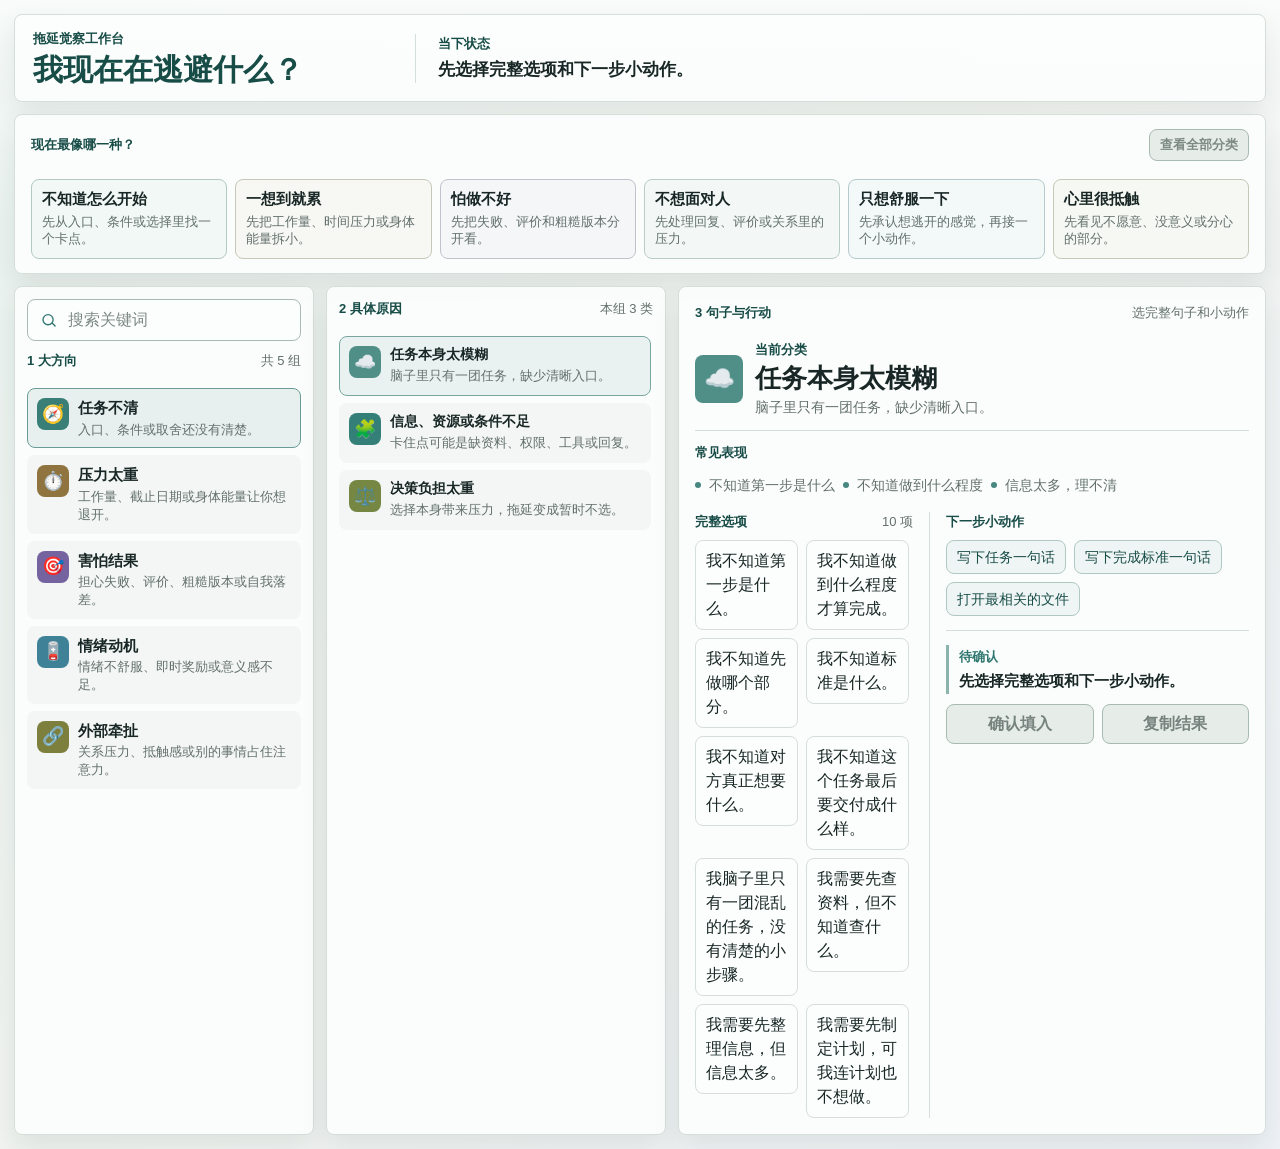
==== commit f01bcad2: "feat: 添加快速状态入口和相关功能，优化用户选择体验" ====
--- a/index.html
+++ b/index.html
@@ -46,6 +46,15 @@
           <p id="resultActionText"></p>
         </article>
       </div>
+    </section>
+
+    <section class="quick-entry" aria-labelledby="quickHeading">
+      <div class="section-heading quick-heading">
+        <p class="section-label" id="quickHeading">现在最像哪一种？</p>
+        <button class="quick-clear" id="clearQuickState" type="button">查看全部分类</button>
+      </div>
+
+      <div class="quick-state-list" id="quickStateList" aria-label="快速状态入口"></div>
     </section>
 
     <section class="workspace" aria-label="拖延觉察选择器">
--- a/assets/styles.css
+++ b/assets/styles.css
@@ -74,7 +74,8 @@
 }
 
 .stage-card,
-.confirmed-result {
+.confirmed-result,
+.quick-entry {
   border: 1px solid var(--line);
   border-radius: var(--radius);
   background: rgba(252, 254, 253, .9);
@@ -245,6 +246,83 @@
   color: var(--ink);
   font-size: 17px;
   font-weight: 700;
+}
+
+.quick-entry {
+  display: grid;
+  gap: 10px;
+  padding: 14px 16px;
+}
+
+.quick-heading {
+  margin-bottom: 0;
+}
+
+.quick-clear {
+  min-height: 32px;
+  padding: 0 10px;
+  border: 1px solid var(--line-strong);
+  border-radius: var(--radius);
+  color: var(--accent-deep);
+  background: var(--surface);
+  font-size: 13px;
+  font-weight: 800;
+}
+
+.quick-clear:hover {
+  border-color: var(--accent);
+  background: var(--accent-soft);
+}
+
+.quick-clear:disabled {
+  cursor: not-allowed;
+  color: #7d8985;
+  background: #e6ece8;
+}
+
+.quick-state-list {
+  display: grid;
+  grid-template-columns: repeat(6, minmax(0, 1fr));
+  gap: 8px;
+}
+
+.quick-state {
+  display: grid;
+  align-content: start;
+  gap: 4px;
+  width: 100%;
+  min-height: 74px;
+  padding: 10px;
+  border: 1px solid color-mix(in srgb, var(--quick-color) 22%, var(--line));
+  border-radius: var(--radius);
+  color: inherit;
+  text-align: left;
+  background: color-mix(in srgb, var(--quick-color) 5%, var(--surface));
+  transition: border-color .16s ease, background .16s ease, transform .16s ease;
+}
+
+.quick-state:hover {
+  transform: translateY(-1px);
+  border-color: color-mix(in srgb, var(--quick-color) 52%, var(--line));
+  background: color-mix(in srgb, var(--quick-color) 9%, var(--surface));
+}
+
+.quick-state.is-active {
+  border-color: color-mix(in srgb, var(--quick-color) 76%, var(--line));
+  background: color-mix(in srgb, var(--quick-color) 14%, var(--surface));
+}
+
+.quick-state-title {
+  color: var(--ink);
+  font-size: 15px;
+  font-weight: 850;
+  line-height: 1.25;
+}
+
+.quick-state-description {
+  color: var(--muted);
+  font-size: 13px;
+  line-height: 1.35;
 }
 
 .workspace {
@@ -359,10 +437,12 @@
 
 .group-item:focus-visible,
 .category-item:focus-visible,
+.quick-state:focus-visible,
 .option-choice:focus-visible,
 .action-choice:focus-visible,
 .primary-btn:focus-visible,
-.secondary-btn:focus-visible {
+.secondary-btn:focus-visible,
+.quick-clear:focus-visible {
   outline: 3px solid color-mix(in srgb, var(--accent) 24%, transparent);
   outline-offset: 2px;
 }
@@ -720,6 +800,10 @@
 }
 
 @media (max-width: 1180px) {
+  .quick-state-list {
+    grid-template-columns: repeat(3, minmax(0, 1fr));
+  }
+
   .workspace {
     grid-template-columns: minmax(240px, 300px) minmax(0, 1fr);
   }
@@ -754,6 +838,10 @@
     border-left: 0;
   }
 
+  .quick-state-list {
+    grid-template-columns: repeat(2, minmax(0, 1fr));
+  }
+
   .confirmed-result {
     min-height: 0;
     padding: 20px;
@@ -855,6 +943,15 @@
     grid-template-columns: 1fr;
   }
 
+  .quick-heading {
+    display: grid;
+    align-items: start;
+  }
+
+  .quick-state-list {
+    grid-template-columns: 1fr;
+  }
+
   .detail-header {
     grid-template-columns: 46px minmax(0, 1fr);
   }
@@ -895,10 +992,15 @@
     display: none;
   }
 
+  .quick-entry {
+    display: none;
+  }
+
   .title-block,
   .summary-panel,
   .topbar,
   .stage-card,
+  .quick-entry,
   .confirmed-result,
   .detail-card,
   .empty-state {
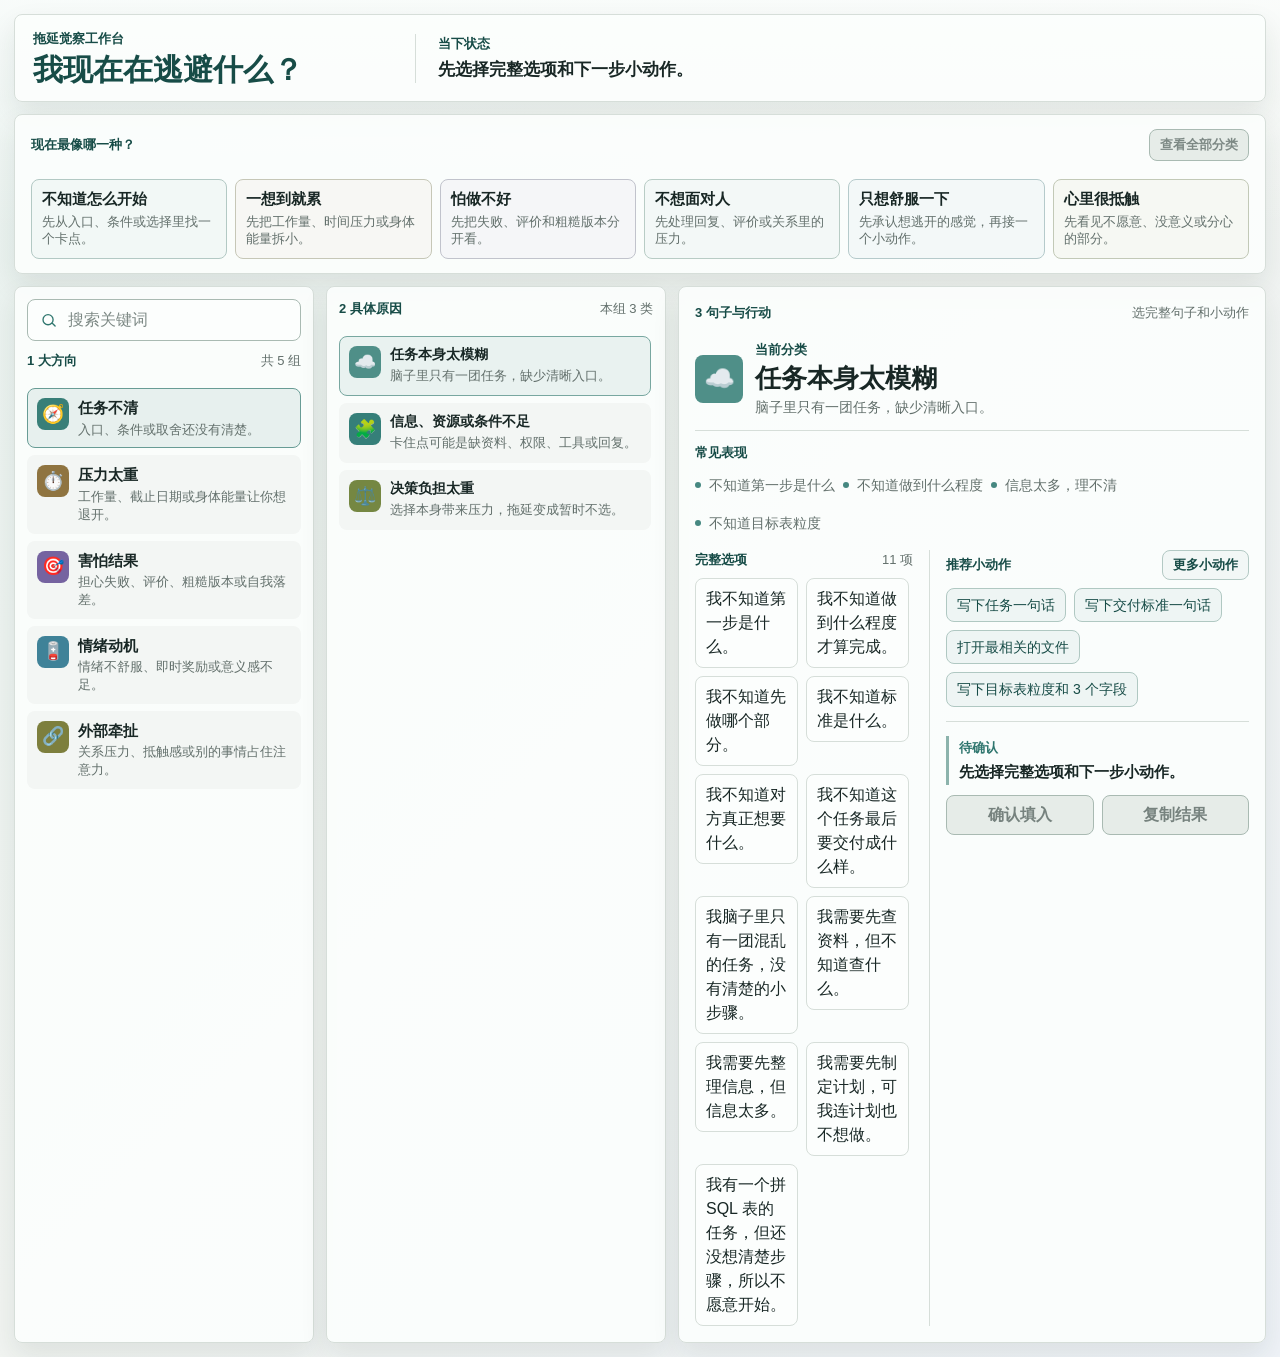
==== commit d47c3e34: "feat: 添加更多小动作功能和自定义输入选项" ====
--- a/index.html
+++ b/index.html
@@ -122,9 +122,33 @@
             <aside class="decision-pane" aria-label="确认结果">
               <section class="detail-section" aria-label="下一步小动作">
                 <div class="section-heading">
-                  <p class="section-label">下一步小动作</p>
+                  <p class="section-label">推荐小动作</p>
+                  <button class="action-toggle" id="toggleMoreActions" type="button" aria-expanded="false" aria-controls="moreActions">更多小动作</button>
                 </div>
                 <div class="action-list" id="actionList"></div>
+                <div class="more-actions" id="moreActions" role="dialog" aria-label="更多小动作" hidden>
+                  <header class="more-actions-head">
+                    <div>
+                      <p class="section-label">更多小动作</p>
+                      <p class="more-actions-subtitle">按工作类型选一个 2 分钟内能做的动作。</p>
+                    </div>
+                    <button class="more-actions-close" id="closeMoreActions" type="button" aria-label="关闭更多小动作">关闭</button>
+                  </header>
+
+                  <div class="more-actions-body">
+                    <nav class="action-group-list" id="actionGroupList" aria-label="小动作类型"></nav>
+                    <div class="action-library" id="actionLibrary"></div>
+                  </div>
+
+                  <section class="custom-action" aria-label="自己写一个小动作">
+                    <label class="custom-action-label" for="customAction">自己写一个小动作</label>
+                    <p class="custom-action-guide">2 分钟内；只做一个动作；能不用准备直接开始；优先用“打开、写下、发出、关掉、标出、喝水、站起”开头；不要写“完成、优化、研究、解决”。</p>
+                    <div class="custom-action-row">
+                      <input id="customAction" type="text" placeholder="例如：写下当前报错一句话" autocomplete="off" />
+                      <button class="secondary-btn custom-action-btn" id="useCustomAction" type="button" disabled>使用这个动作</button>
+                    </div>
+                  </section>
+                </div>
               </section>
 
               <footer class="result-panel">
--- a/assets/styles.css
+++ b/assets/styles.css
@@ -440,6 +440,9 @@
 .quick-state:focus-visible,
 .option-choice:focus-visible,
 .action-choice:focus-visible,
+.action-toggle:focus-visible,
+.action-group-tab:focus-visible,
+.more-actions-close:focus-visible,
 .primary-btn:focus-visible,
 .secondary-btn:focus-visible,
 .quick-clear:focus-visible {
@@ -647,10 +650,204 @@
   cursor: pointer;
 }
 
+.action-toggle {
+  min-height: 30px;
+  padding: 0 10px;
+  border: 1px solid color-mix(in srgb, var(--category-color) 26%, var(--line));
+  border-radius: var(--radius);
+  color: var(--accent-deep);
+  background: color-mix(in srgb, var(--category-color) 6%, var(--surface));
+  font-size: 13px;
+  font-weight: 800;
+}
+
+.action-toggle:hover {
+  border-color: color-mix(in srgb, var(--category-color) 60%, var(--line));
+  background: color-mix(in srgb, var(--category-color) 12%, var(--surface));
+}
+
 .action-choice:hover,
 .action-choice.is-selected {
   border-color: color-mix(in srgb, var(--category-color) 64%, var(--line));
   background: color-mix(in srgb, var(--category-color) 16%, var(--surface));
+}
+
+.more-actions {
+  display: grid;
+  grid-template-rows: auto minmax(0, 1fr) auto;
+  gap: 16px;
+  position: fixed;
+  top: 88px;
+  right: max(16px, calc((100vw - 1520px) / 2 + 16px));
+  z-index: 30;
+  width: min(760px, calc(100vw - 32px));
+  max-height: calc(100vh - 112px);
+  padding: 16px;
+  overflow: hidden;
+  border: 1px solid var(--line-strong);
+  border-radius: var(--radius);
+  background: rgba(252, 254, 253, .98);
+  box-shadow: 0 18px 44px rgba(24, 39, 37, .18);
+}
+
+.more-actions[hidden] {
+  display: none;
+}
+
+.more-actions-head {
+  display: flex;
+  align-items: start;
+  justify-content: space-between;
+  gap: 16px;
+  padding-bottom: 12px;
+  border-bottom: 1px solid var(--line);
+}
+
+.more-actions-head p {
+  margin: 0;
+}
+
+.more-actions-subtitle {
+  margin-top: 3px;
+  color: var(--muted);
+  font-size: 13px;
+  line-height: 1.4;
+}
+
+.more-actions-close {
+  min-height: 32px;
+  padding: 0 10px;
+  border: 1px solid var(--line-strong);
+  border-radius: var(--radius);
+  color: var(--accent-deep);
+  background: var(--surface);
+  font-size: 13px;
+  font-weight: 800;
+}
+
+.more-actions-close:hover {
+  border-color: var(--accent);
+  background: var(--accent-soft);
+}
+
+.more-actions-body {
+  display: grid;
+  grid-template-columns: 180px minmax(0, 1fr);
+  gap: 16px;
+  min-height: 0;
+  overflow: hidden;
+}
+
+.action-group-list,
+.action-library {
+  display: grid;
+  align-content: start;
+  gap: 12px;
+  min-height: 0;
+  overflow: auto;
+}
+
+.action-group-list {
+  gap: 7px;
+  padding-right: 4px;
+}
+
+.action-group-tab {
+  min-height: 38px;
+  padding: 8px 10px;
+  border: 1px solid transparent;
+  border-radius: var(--radius);
+  color: var(--ink);
+  text-align: left;
+  background: var(--surface-muted);
+  font-size: 14px;
+  font-weight: 800;
+}
+
+.action-group-tab:hover,
+.action-group-tab.is-active {
+  border-color: color-mix(in srgb, var(--category-color) 56%, var(--line));
+  background: color-mix(in srgb, var(--category-color) 10%, var(--surface));
+}
+
+.action-library-group {
+  display: grid;
+  gap: 8px;
+  min-width: 0;
+}
+
+.action-library-head {
+  display: grid;
+  gap: 2px;
+}
+
+.action-library-head p,
+.action-library-head span {
+  margin: 0;
+}
+
+.action-library-head p {
+  color: var(--ink);
+  font-size: 14px;
+  font-weight: 850;
+}
+
+.action-library-head span {
+  color: var(--muted);
+  font-size: 12px;
+  line-height: 1.4;
+}
+
+.action-library-list {
+  gap: 7px;
+}
+
+.custom-action {
+  display: grid;
+  gap: 8px;
+  padding: 12px;
+  border: 1px dashed color-mix(in srgb, var(--category-color) 32%, var(--line));
+  border-radius: var(--radius);
+  background: color-mix(in srgb, var(--category-color) 5%, var(--surface));
+}
+
+.custom-action-label {
+  color: var(--ink);
+  font-size: 14px;
+  font-weight: 850;
+}
+
+.custom-action-guide {
+  margin: 0;
+  color: var(--muted);
+  font-size: 12px;
+  line-height: 1.45;
+}
+
+.custom-action-row {
+  display: grid;
+  grid-template-columns: minmax(0, 1fr) auto;
+  gap: 8px;
+}
+
+.custom-action-row input {
+  min-width: 0;
+  min-height: 40px;
+  padding: 0 10px;
+  border: 1px solid var(--line-strong);
+  border-radius: var(--radius);
+  color: var(--ink);
+  background: var(--surface);
+}
+
+.custom-action-row input:focus {
+  outline: 0;
+  border-color: var(--accent);
+  box-shadow: 0 0 0 3px color-mix(in srgb, var(--accent) 18%, transparent);
+}
+
+.custom-action-btn {
+  min-width: 112px;
 }
 
 .option-list {
@@ -893,6 +1090,30 @@
     border-top: 1px solid var(--line);
     border-left: 0;
   }
+
+  .more-actions {
+    inset: 12px;
+    width: auto;
+    max-height: none;
+  }
+
+  .more-actions-body {
+    grid-template-columns: 1fr;
+    gap: 12px;
+  }
+
+  .action-group-list {
+    display: flex;
+    gap: 8px;
+    overflow-x: auto;
+    overflow-y: hidden;
+    padding: 0 0 2px;
+  }
+
+  .action-group-tab {
+    flex: 0 0 auto;
+    white-space: nowrap;
+  }
 }
 
 @media (max-width: 620px) {
@@ -968,6 +1189,18 @@
 
   .copy-row {
     grid-template-columns: 1fr;
+  }
+
+  .custom-action-row {
+    grid-template-columns: 1fr;
+  }
+
+  .more-actions {
+    padding: 14px;
+  }
+
+  .more-actions-head {
+    gap: 10px;
   }
 }
 
